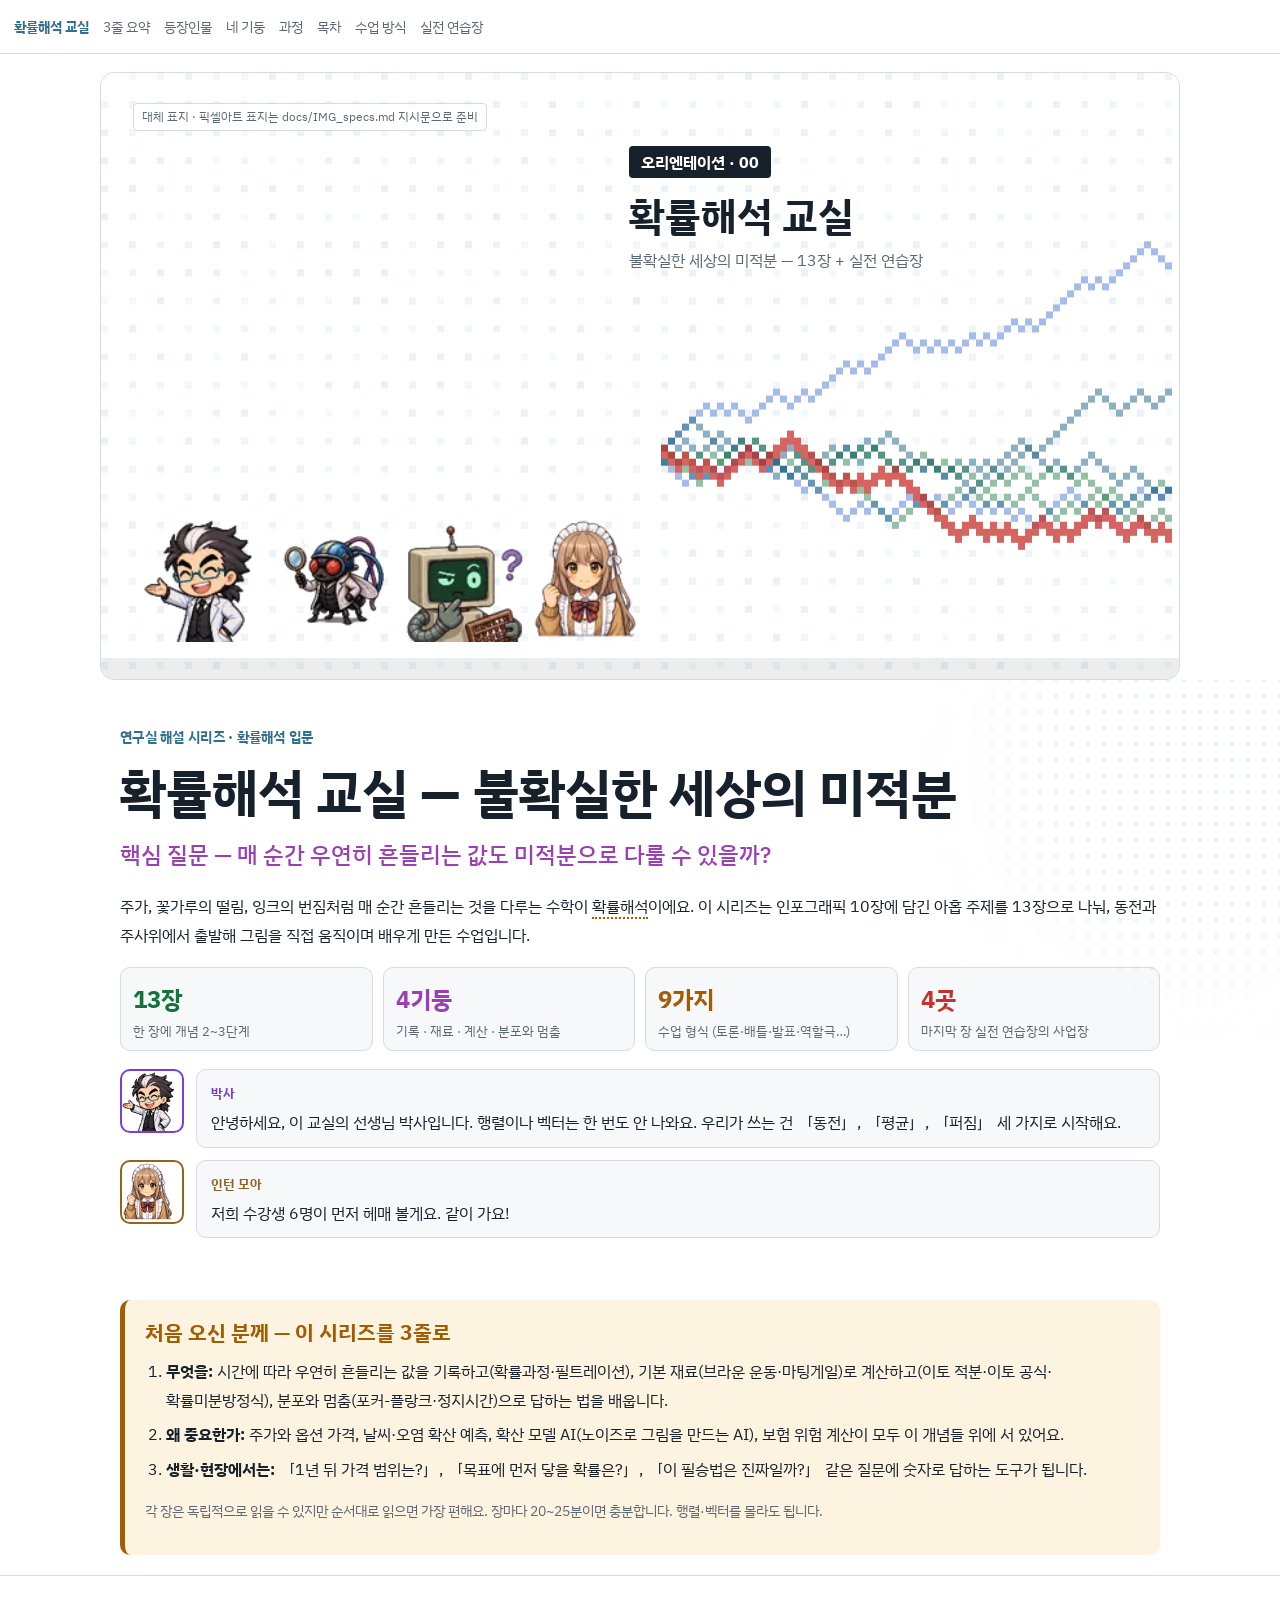
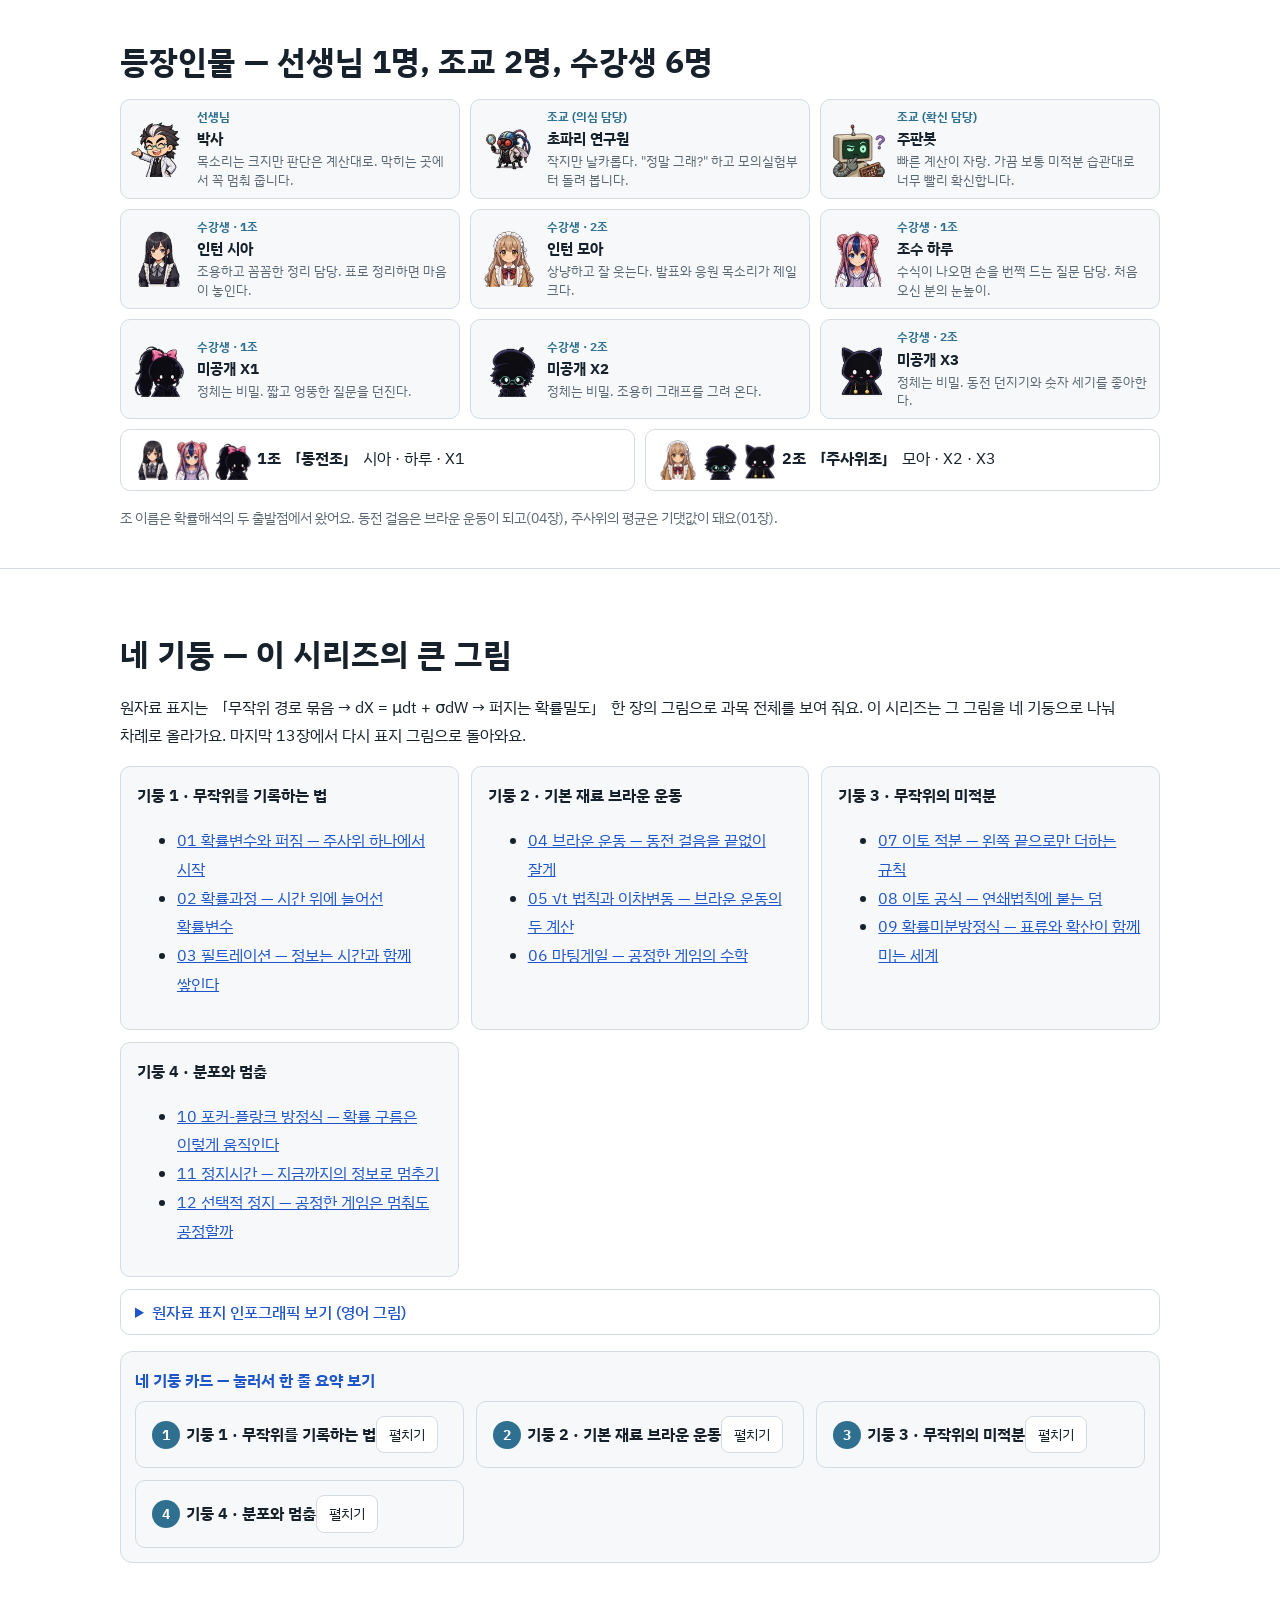
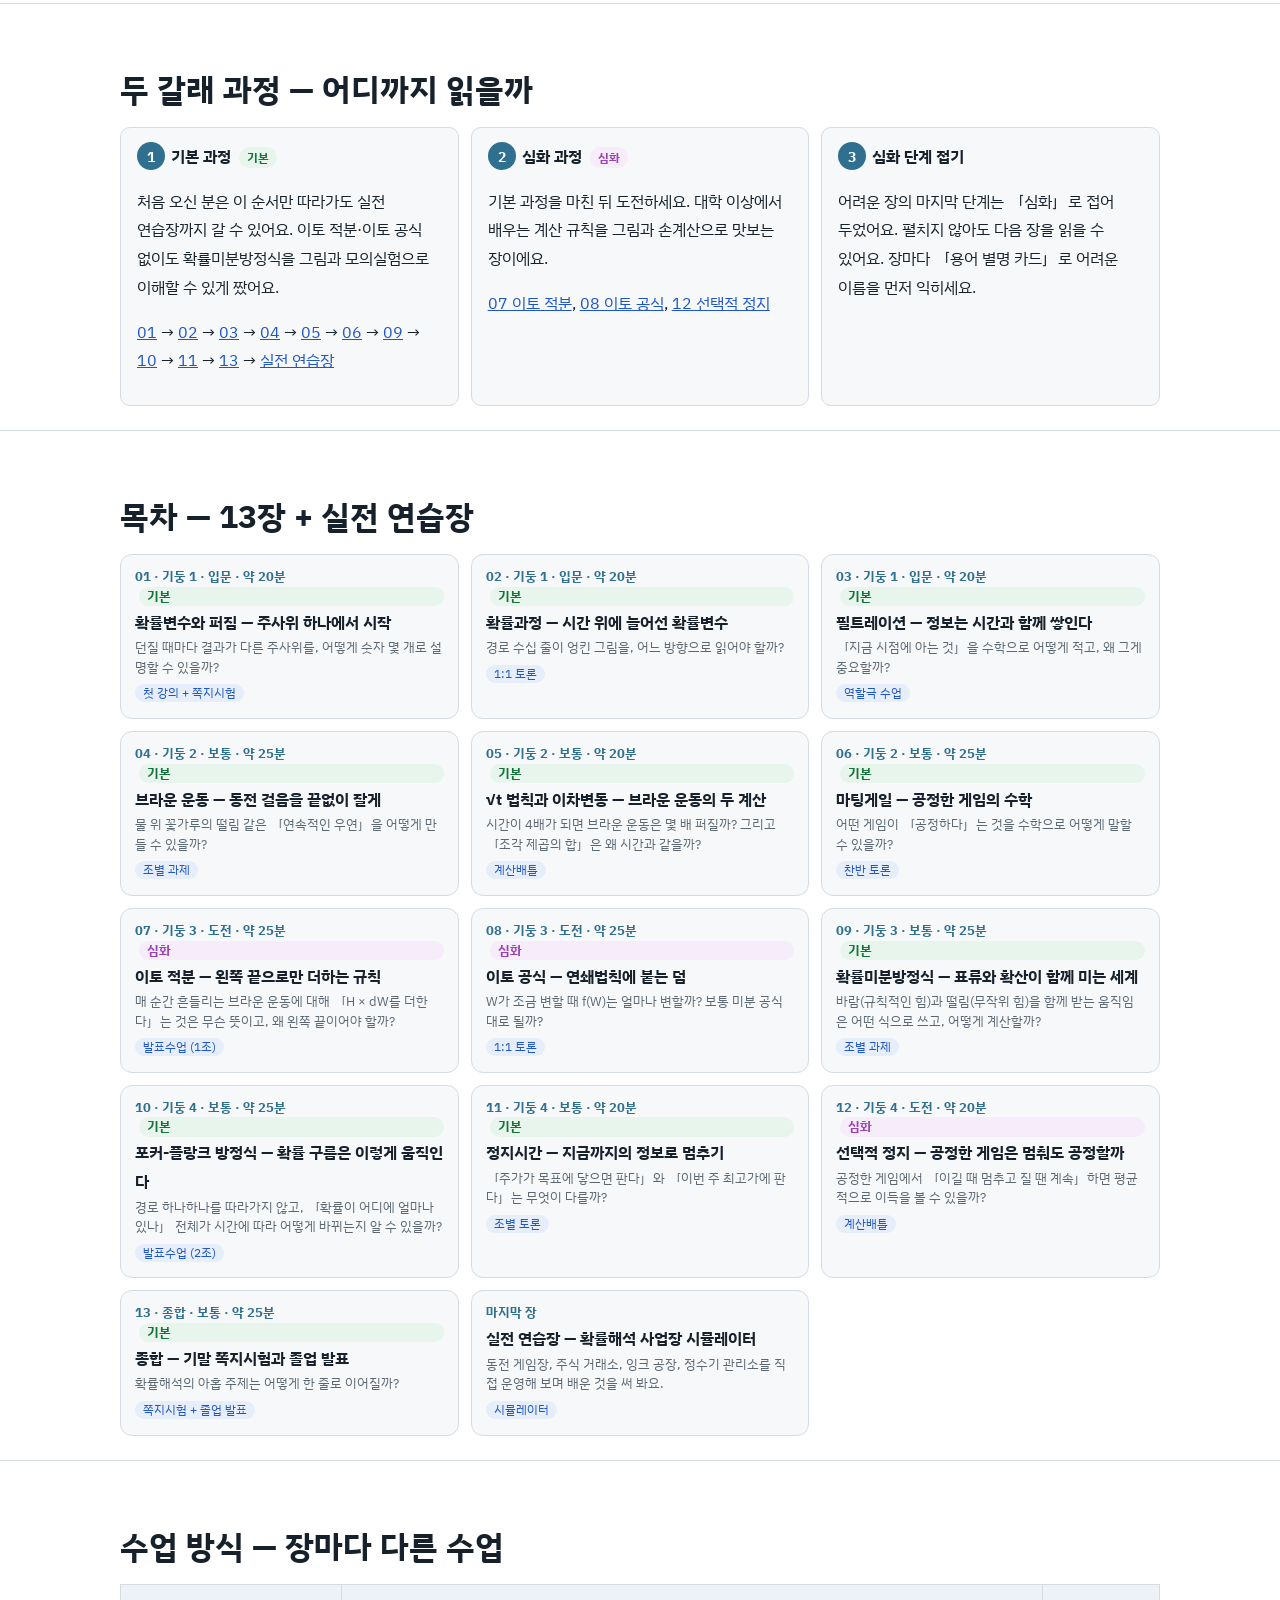
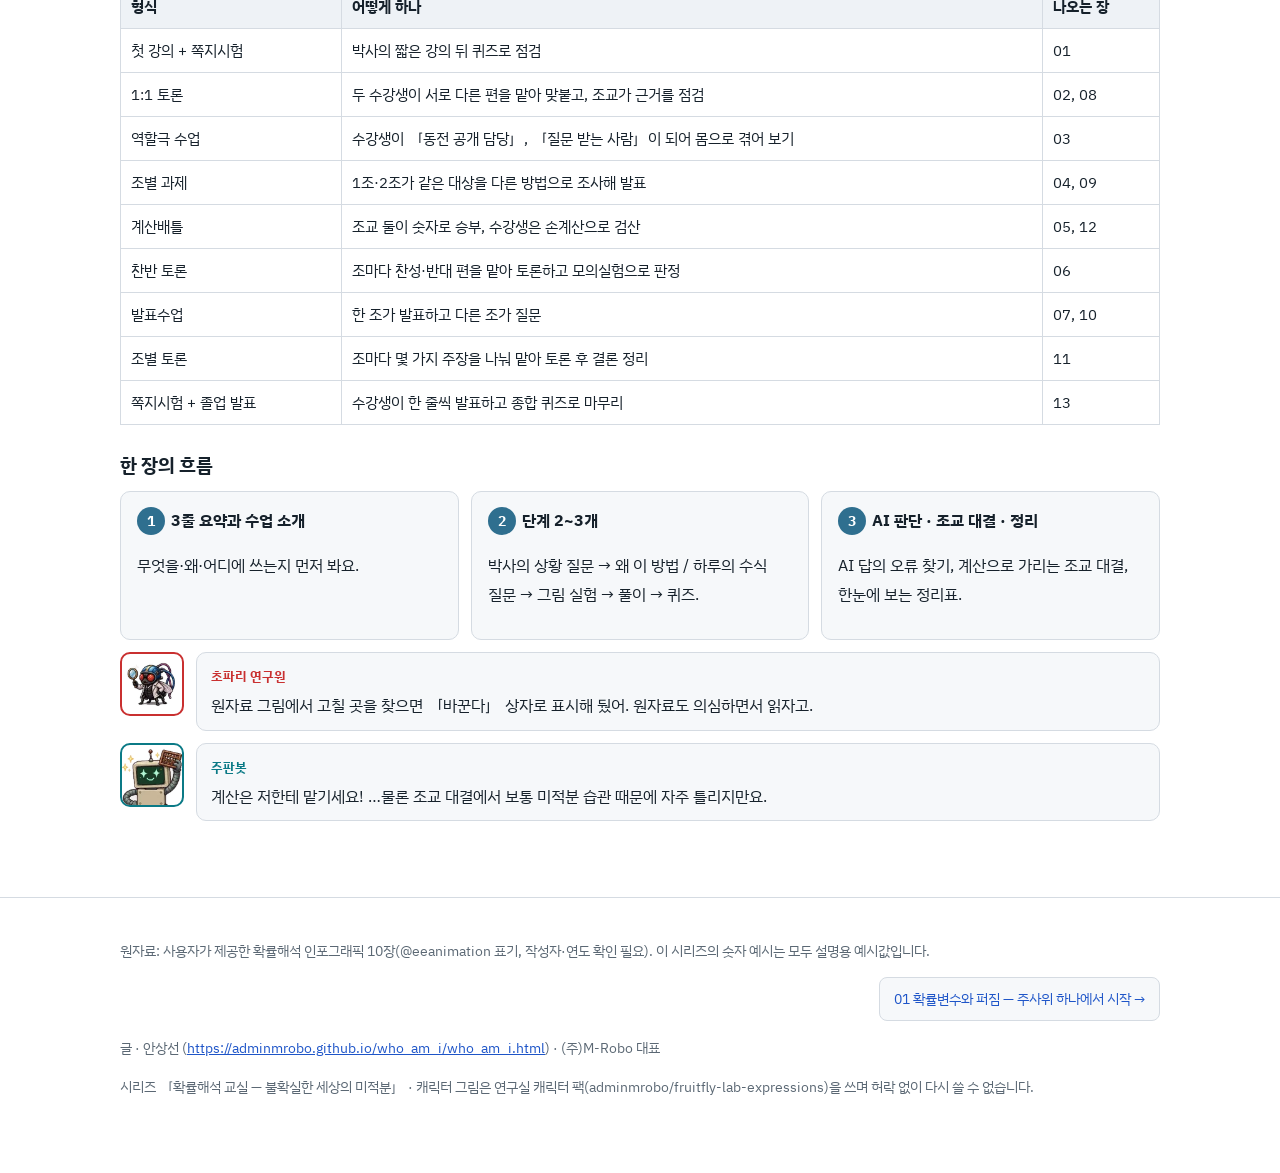
==== index.html @ f20be4c1 "확률해석 교실: 13장 + 실전 연습장 연구실 해설 시리즈 - 인포그래픽 10장(아홉 주제)을 13장으로 나눈 중학생 눈높이 해설 (ai-lab-explainer-plain) - " ====
<!DOCTYPE html><html lang="ko"><head>
<meta charset="utf-8">
<meta name="viewport" content="width=device-width, initial-scale=1, viewport-fit=cover">
<title>확률해석 교실 — 불확실한 세상의 미적분 · 오리엔테이션</title>
<meta name="description" content="중학생도 따라오는 확률해석 13장 + 실전 연습장. 박사 선생님과 두 조교, 수강생 6명이 함께하는 연구실 해설 시리즈.">
<meta property="og:title" content="확률해석 교실 — 불확실한 세상의 미적분 · 오리엔테이션">
<meta property="og:description" content="중학생도 따라오는 확률해석 13장 + 실전 연습장. 박사 선생님과 두 조교, 수강생 6명이 함께하는 연구실 해설 시리즈.">
<meta property="og:type" content="article">
<meta property="og:image" content="img/og/og_index.webp">
<link rel="preconnect" href="https://fonts.googleapis.com"><link rel="preconnect" href="https://fonts.gstatic.com" crossorigin>
<link href="https://fonts.googleapis.com/css2?family=IBM+Plex+Sans+KR:wght@400;500;700&display=swap" rel="stylesheet">
<link rel="stylesheet" href="assets/lab.css">
<!-- px-fix v1 --><style id="px-fix">img{image-rendering:auto!important}</style><script id="px-fix-js">(function(){var R=window.ResizeObserver;function f(i){var n=i.naturalWidth,w=i.getBoundingClientRect().width;if(!n||!w)return;var s=w*(window.devicePixelRatio||1)/n;i.style.setProperty("image-rendering",s>=1.95?"pixelated":"auto","important")}var ro=R?new R(function(es){es.forEach(function(e){f(e.target)})}):null;function a(i){if(i.__px)return;i.__px=1;i.addEventListener("load",function(){f(i)});if(ro)ro.observe(i);f(i)}function all(r){(r||document).querySelectorAll&&(r||document).querySelectorAll("img").forEach(a)}function go(){all();if(window.MutationObserver)new MutationObserver(function(ms){ms.forEach(function(m){m.addedNodes.forEach(function(n){if(n.nodeType!==1)return;if(n.tagName==="IMG")a(n);else all(n)})})}).observe(document.documentElement,{childList:true,subtree:true});window.addEventListener("resize",function(){document.querySelectorAll("img").forEach(f)})}if(document.readyState==="loading")document.addEventListener("DOMContentLoaded",go);else go()})();</script><!-- /px-fix -->
</head><body>
<nav class="top" aria-label="목차"><a class="logo" href="index.html">확률해석 교실</a><a href="#three">3줄 요약</a><a href="#cast">등장인물</a><a href="#pillars">네 기둥</a><a href="#tracks">과정</a><a href="#toc">목차</a><a href="#how">수업 방식</a><a href="practice/index.html">실전 연습장</a></nav><div id="prog"></div>
<div class="cover" id="top" role="img" aria-label="확률해석 교실 표지 — 박사, 조교 둘, 수강생이 무작위 경로 그림 앞에 모인 강의실"><canvas class="bgpx" data-seed="3" aria-hidden="true"></canvas><span class="badge">대체 표지 · 픽셀아트 표지는 docs/IMG_specs.md 지시문으로 준비</span><div class="ctext"><span class="no">오리엔테이션 · 00</span><h1>확률해석 교실</h1><p>불확실한 세상의 미적분 — 13장 + 실전 연습장</p></div><div class="cchars"><img class="" data-who="doc" data-mood="front" alt="" aria-hidden="true"><img class="" data-who="fly" data-mood="magnify" alt="" aria-hidden="true"><img class="" data-who="robo" data-mood="calc" alt="" aria-hidden="true"><img class="" data-who="moa" data-mood="cheer" alt="" aria-hidden="true"></div></div>
<header class="hero"><div class="wrap"><div class="kicker">연구실 해설 시리즈 · 확률해석 입문</div><h1>확률해석 교실 — 불확실한 세상의 미적분</h1>
<p class="q">핵심 질문 — 매 순간 우연히 흔들리는 값도 미적분으로 다룰 수 있을까?</p>
<p>주가, 꽃가루의 떨림, 잉크의 번짐처럼 매 순간 흔들리는 것을 다루는 수학이 <span class="jt" data-t="확률해석" data-d="결과가 우연에 달린 값이 시간에 따라 변하는 모습을 미적분으로 다루는 수학. 확률미적분이라고도 한다.">확률해석</span>이에요. 이 시리즈는 인포그래픽 10장에 담긴 아홉 주제를 13장으로 나눠, 동전과 주사위에서 출발해 그림을 직접 움직이며 배우게 만든 수업입니다.</p>
<div class="kpis"><div class="kpi g"><b>13장</b><span>한 장에 개념 2~3단계</span></div><div class="kpi m"><b>4기둥</b><span>기록 · 재료 · 계산 · 분포와 멈춤</span></div><div class="kpi a"><b>9가지</b><span>수업 형식 (토론·배틀·발표·역할극…)</span></div><div class="kpi r"><b>4곳</b><span>마지막 장 실전 연습장의 사업장</span></div></div><div class="say" data-who="doc"><img class="who" data-who="doc" data-mood="front" alt="" aria-hidden="true"><div><b class="name">박사</b><p>안녕하세요, 이 교실의 선생님 박사입니다. 행렬이나 벡터는 한 번도 안 나와요. 우리가 쓰는 건 「동전」, 「평균」, 「퍼짐」 세 가지로 시작해요.</p></div></div><div class="say" data-who="moa"><img class="who" data-who="moa" data-mood="cheer" alt="" aria-hidden="true"><div><b class="name">인턴 모아</b><p>저희 수강생 6명이 먼저 헤매 볼게요. 같이 가요!</p></div></div></div></header>
<div class="wrap"><div class="three" id="three"><h2>처음 오신 분께 — 이 시리즈를 3줄로</h2><ol>
<li><b>무엇을:</b> 시간에 따라 우연히 흔들리는 값을 기록하고(확률과정·필트레이션), 기본 재료(브라운 운동·마팅게일)로 계산하고(이토 적분·이토 공식·확률미분방정식), 분포와 멈춤(포커-플랑크·정지시간)으로 답하는 법을 배웁니다.</li>
<li><b>왜 중요한가:</b> 주가와 옵션 가격, 날씨·오염 확산 예측, 확산 모델 AI(노이즈로 그림을 만드는 AI), 보험 위험 계산이 모두 이 개념들 위에 서 있어요.</li>
<li><b>생활·현장에서는:</b> 「1년 뒤 가격 범위는?」, 「목표에 먼저 닿을 확률은?」, 「이 필승법은 진짜일까?」 같은 질문에 숫자로 답하는 도구가 됩니다.</li></ol>
<p class="note">각 장은 독립적으로 읽을 수 있지만 순서대로 읽으면 가장 편해요. 장마다 20~25분이면 충분합니다. 행렬·벡터를 몰라도 됩니다.</p></div></div>
<section class="level" id="cast"><div class="wrap"><h2>등장인물 — 선생님 1명, 조교 2명, 수강생 6명</h2><div class="cast"><div><img class="" data-who="doc" data-mood="front" alt="" aria-hidden="true"><div><span class="role">선생님</span><b>박사</b><span>목소리는 크지만 판단은 계산대로. 막히는 곳에서 꼭 멈춰 줍니다.</span></div></div><div><img class="" data-who="fly" data-mood="magnify" alt="" aria-hidden="true"><div><span class="role">조교 (의심 담당)</span><b>초파리 연구원</b><span>작지만 날카롭다. &quot;정말 그래?&quot; 하고 모의실험부터 돌려 봅니다.</span></div></div><div><img class="" data-who="robo" data-mood="calc" alt="" aria-hidden="true"><div><span class="role">조교 (확신 담당)</span><b>주판봇</b><span>빠른 계산이 자랑. 가끔 보통 미적분 습관대로 너무 빨리 확신합니다.</span></div></div><div><img class="" data-who="sia" data-mood="e13" alt="" aria-hidden="true"><div><span class="role">수강생 · 1조</span><b>인턴 시아</b><span>조용하고 꼼꼼한 정리 담당. 표로 정리하면 마음이 놓인다.</span></div></div><div><img class="" data-who="moa" data-mood="e13" alt="" aria-hidden="true"><div><span class="role">수강생 · 2조</span><b>인턴 모아</b><span>상냥하고 잘 웃는다. 발표와 응원 목소리가 제일 크다.</span></div></div><div><img class="" data-who="asst" data-mood="e13" alt="" aria-hidden="true"><div><span class="role">수강생 · 1조</span><b>조수 하루</b><span>수식이 나오면 손을 번쩍 드는 질문 담당. 처음 오신 분의 눈높이.</span></div></div><div><img class="" data-who="x1" data-mood="e13" alt="" aria-hidden="true"><div><span class="role">수강생 · 1조</span><b>미공개 X1</b><span>정체는 비밀. 짧고 엉뚱한 질문을 던진다.</span></div></div><div><img class="" data-who="x2" data-mood="e13" alt="" aria-hidden="true"><div><span class="role">수강생 · 2조</span><b>미공개 X2</b><span>정체는 비밀. 조용히 그래프를 그려 온다.</span></div></div><div><img class="" data-who="x3" data-mood="e13" alt="" aria-hidden="true"><div><span class="role">수강생 · 2조</span><b>미공개 X3</b><span>정체는 비밀. 동전 던지기와 숫자 세기를 좋아한다.</span></div></div></div>
<div class="groups"><div><img class="" data-who="sia" data-mood="e13" alt="" aria-hidden="true"><img class="" data-who="asst" data-mood="e13" alt="" aria-hidden="true"><img class="" data-who="x1" data-mood="e13" alt="" aria-hidden="true"> <b>1조 「동전조」</b> 시아 · 하루 · X1</div><div><img class="" data-who="moa" data-mood="e13" alt="" aria-hidden="true"><img class="" data-who="x2" data-mood="e13" alt="" aria-hidden="true"><img class="" data-who="x3" data-mood="e13" alt="" aria-hidden="true"> <b>2조 「주사위조」</b> 모아 · X2 · X3</div></div>
<p class="note">조 이름은 확률해석의 두 출발점에서 왔어요. 동전 걸음은 브라운 운동이 되고(04장), 주사위의 평균은 기댓값이 돼요(01장).</p></div></section>
<section class="level" id="pillars"><div class="wrap"><h2>네 기둥 — 이 시리즈의 큰 그림</h2>
<p>원자료 표지는 「무작위 경로 묶음 → dX = μdt + σdW → 퍼지는 확률밀도」 한 장의 그림으로 과목 전체를 보여 줘요. 이 시리즈는 그 그림을 네 기둥으로 나눠 차례로 올라가요. 마지막 13장에서 다시 표지 그림으로 돌아와요.</p>
<div class="steps"><div><b>기둥 1 · 무작위를 기록하는 법</b><ul><li><a href="01_random_variables.html">01 확률변수와 퍼짐 — 주사위 하나에서 시작</a></li><li><a href="02_stochastic_process.html">02 확률과정 — 시간 위에 늘어선 확률변수</a></li><li><a href="03_filtration.html">03 필트레이션 — 정보는 시간과 함께 쌓인다</a></li></ul></div><div><b>기둥 2 · 기본 재료 브라운 운동</b><ul><li><a href="04_brownian_motion.html">04 브라운 운동 — 동전 걸음을 끝없이 잘게</a></li><li><a href="05_sqrt_t_quadratic_variation.html">05 √t 법칙과 이차변동 — 브라운 운동의 두 계산</a></li><li><a href="06_martingale.html">06 마팅게일 — 공정한 게임의 수학</a></li></ul></div><div><b>기둥 3 · 무작위의 미적분</b><ul><li><a href="07_ito_integral.html">07 이토 적분 — 왼쪽 끝으로만 더하는 규칙</a></li><li><a href="08_ito_formula.html">08 이토 공식 — 연쇄법칙에 붙는 덤</a></li><li><a href="09_sde.html">09 확률미분방정식 — 표류와 확산이 함께 미는 세계</a></li></ul></div><div><b>기둥 4 · 분포와 멈춤</b><ul><li><a href="10_fokker_planck.html">10 포커-플랑크 방정식 — 확률 구름은 이렇게 움직인다</a></li><li><a href="11_stopping_times.html">11 정지시간 — 지금까지의 정보로 멈추기</a></li><li><a href="12_optional_stopping.html">12 선택적 정지 — 공정한 게임은 멈춰도 공정할까</a></li></ul></div></div>
<details><summary>원자료 표지 인포그래픽 보기 (영어 그림)</summary><img loading="lazy" src="img/source/src01.webp" width="1000" height="1000" alt="Stochastic Analysis 표지 인포그래픽 — 무작위 경로, SDE, 퍼지는 밀도와 아홉 주제"></details>
<div class="panel"><div class="ptitle">네 기둥 카드 — 눌러서 한 줄 요약 보기</div><div data-w="cards" data-o="{&quot;cards&quot;: [[&quot;기둥 1 · 무작위를 기록하는 법&quot;, &quot;&lt;p&gt;주사위와 동전으로 확률변수·평균·퍼짐을 잡고(01), 경로 묶음을 두 방향으로 읽는 확률과정(02), 쌓이는 정보와 미래 엿보기 금지(03)를 배워요.&lt;/p&gt;&quot;], [&quot;기둥 2 · 기본 재료 브라운 운동&quot;, &quot;&lt;p&gt;동전 걸음을 잘게 쪼갠 브라운 운동(04), √t 법칙과 이차변동(05), 공정한 게임 마팅게일(06)을 배워요.&lt;/p&gt;&quot;], [&quot;기둥 3 · 무작위의 미적분&quot;, &quot;&lt;p&gt;왼쪽 끝으로만 더하는 이토 적분(07), 연쇄법칙에 덤이 붙는 이토 공식(08), 표류와 확산의 확률미분방정식(09)을 배워요.&lt;/p&gt;&quot;], [&quot;기둥 4 · 분포와 멈춤&quot;, &quot;&lt;p&gt;확률 구름이 옮겨 가고 퍼지는 포커-플랑크 방정식(10), 반칙 없는 멈춤 정지시간(11), 공정한 게임은 멈춰도 공정한가(12)를 배우고, 13장에서 종합 쪽지시험과 졸업 발표를 해요.&lt;/p&gt;&quot;]]}"></div></div>
</div></section>
<section class="level" id="tracks"><div class="wrap"><h2>두 갈래 과정 — 어디까지 읽을까</h2>
<div class="steps"><div><b class="n">1</b><b>기본 과정 <span class="track basic">기본</span></b><p>처음 오신 분은 이 순서만 따라가도 실전 연습장까지 갈 수 있어요. 이토 적분·이토 공식 없이도 확률미분방정식을 그림과 모의실험으로 이해할 수 있게 짰어요.</p><p><a href="01_random_variables.html">01</a> → <a href="02_stochastic_process.html">02</a> → <a href="03_filtration.html">03</a> → <a href="04_brownian_motion.html">04</a> → <a href="05_sqrt_t_quadratic_variation.html">05</a> → <a href="06_martingale.html">06</a> → <a href="09_sde.html">09</a> → <a href="10_fokker_planck.html">10</a> → <a href="11_stopping_times.html">11</a> → <a href="13_final_review.html">13</a> → <a href="practice/index.html">실전 연습장</a></p></div>
<div><b class="n">2</b><b>심화 과정 <span class="track adv">심화</span></b><p>기본 과정을 마친 뒤 도전하세요. 대학 이상에서 배우는 계산 규칙을 그림과 손계산으로 맛보는 장이에요.</p><p><a href="07_ito_integral.html">07 이토 적분</a>, <a href="08_ito_formula.html">08 이토 공식</a>, <a href="12_optional_stopping.html">12 선택적 정지</a></p></div>
<div><b class="n">3</b><b>심화 단계 접기</b><p>어려운 장의 마지막 단계는 「심화」로 접어 두었어요. 펼치지 않아도 다음 장을 읽을 수 있어요. 장마다 「용어 별명 카드」로 어려운 이름을 먼저 익히세요.</p></div></div></div></section>
<section class="level" id="toc"><div class="wrap"><h2>목차 — 13장 + 실전 연습장</h2><div class="toc"><a href="01_random_variables.html"><span class="n">01 · 기둥 1 · 입문 · 약 20분 <span class="track basic">기본</span></span><b>확률변수와 퍼짐 — 주사위 하나에서 시작</b><span>던질 때마다 결과가 다른 주사위를, 어떻게 숫자 몇 개로 설명할 수 있을까?</span><span class="fmt">첫 강의 + 쪽지시험</span></a><a href="02_stochastic_process.html"><span class="n">02 · 기둥 1 · 입문 · 약 20분 <span class="track basic">기본</span></span><b>확률과정 — 시간 위에 늘어선 확률변수</b><span>경로 수십 줄이 엉킨 그림을, 어느 방향으로 읽어야 할까?</span><span class="fmt">1:1 토론</span></a><a href="03_filtration.html"><span class="n">03 · 기둥 1 · 입문 · 약 20분 <span class="track basic">기본</span></span><b>필트레이션 — 정보는 시간과 함께 쌓인다</b><span>「지금 시점에 아는 것」을 수학으로 어떻게 적고, 왜 그게 중요할까?</span><span class="fmt">역할극 수업</span></a><a href="04_brownian_motion.html"><span class="n">04 · 기둥 2 · 보통 · 약 25분 <span class="track basic">기본</span></span><b>브라운 운동 — 동전 걸음을 끝없이 잘게</b><span>물 위 꽃가루의 떨림 같은 「연속적인 우연」을 어떻게 만들 수 있을까?</span><span class="fmt">조별 과제</span></a><a href="05_sqrt_t_quadratic_variation.html"><span class="n">05 · 기둥 2 · 보통 · 약 20분 <span class="track basic">기본</span></span><b>√t 법칙과 이차변동 — 브라운 운동의 두 계산</b><span>시간이 4배가 되면 브라운 운동은 몇 배 퍼질까? 그리고 「조각 제곱의 합」은 왜 시간과 같을까?</span><span class="fmt">계산배틀</span></a><a href="06_martingale.html"><span class="n">06 · 기둥 2 · 보통 · 약 25분 <span class="track basic">기본</span></span><b>마팅게일 — 공정한 게임의 수학</b><span>어떤 게임이 「공정하다」는 것을 수학으로 어떻게 말할 수 있을까?</span><span class="fmt">찬반 토론</span></a><a href="07_ito_integral.html"><span class="n">07 · 기둥 3 · 도전 · 약 25분 <span class="track adv">심화</span></span><b>이토 적분 — 왼쪽 끝으로만 더하는 규칙</b><span>매 순간 흔들리는 브라운 운동에 대해 「H × dW를 더한다」는 것은 무슨 뜻이고, 왜 왼쪽 끝이어야 할까?</span><span class="fmt">발표수업 (1조)</span></a><a href="08_ito_formula.html"><span class="n">08 · 기둥 3 · 도전 · 약 25분 <span class="track adv">심화</span></span><b>이토 공식 — 연쇄법칙에 붙는 덤</b><span>W가 조금 변할 때 f(W)는 얼마나 변할까? 보통 미분 공식대로 될까?</span><span class="fmt">1:1 토론</span></a><a href="09_sde.html"><span class="n">09 · 기둥 3 · 보통 · 약 25분 <span class="track basic">기본</span></span><b>확률미분방정식 — 표류와 확산이 함께 미는 세계</b><span>바람(규칙적인 힘)과 떨림(무작위 힘)을 함께 받는 움직임은 어떤 식으로 쓰고, 어떻게 계산할까?</span><span class="fmt">조별 과제</span></a><a href="10_fokker_planck.html"><span class="n">10 · 기둥 4 · 보통 · 약 25분 <span class="track basic">기본</span></span><b>포커-플랑크 방정식 — 확률 구름은 이렇게 움직인다</b><span>경로 하나하나를 따라가지 않고, 「확률이 어디에 얼마나 있나」 전체가 시간에 따라 어떻게 바뀌는지 알 수 있을까?</span><span class="fmt">발표수업 (2조)</span></a><a href="11_stopping_times.html"><span class="n">11 · 기둥 4 · 보통 · 약 20분 <span class="track basic">기본</span></span><b>정지시간 — 지금까지의 정보로 멈추기</b><span>「주가가 목표에 닿으면 판다」와 「이번 주 최고가에 판다」는 무엇이 다를까?</span><span class="fmt">조별 토론</span></a><a href="12_optional_stopping.html"><span class="n">12 · 기둥 4 · 도전 · 약 20분 <span class="track adv">심화</span></span><b>선택적 정지 — 공정한 게임은 멈춰도 공정할까</b><span>공정한 게임에서 「이길 때 멈추고 질 땐 계속」하면 평균적으로 이득을 볼 수 있을까?</span><span class="fmt">계산배틀</span></a><a href="13_final_review.html"><span class="n">13 · 종합 · 보통 · 약 25분 <span class="track basic">기본</span></span><b>종합 — 기말 쪽지시험과 졸업 발표</b><span>확률해석의 아홉 주제는 어떻게 한 줄로 이어질까?</span><span class="fmt">쪽지시험 + 졸업 발표</span></a><a href="practice/index.html"><span class="n">마지막 장</span><b>실전 연습장 — 확률해석 사업장 시뮬레이터</b><span>동전 게임장, 주식 거래소, 잉크 공장, 정수기 관리소를 직접 운영해 보며 배운 것을 써 봐요.</span><span class="fmt">시뮬레이터</span></a></div></div></section>
<section class="level" id="how"><div class="wrap"><h2>수업 방식 — 장마다 다른 수업</h2>
<div class="tw"><table class="tb"><thead><tr><th>형식</th><th>어떻게 하나</th><th>나오는 장</th></tr></thead><tbody><tr><td>첫 강의 + 쪽지시험</td><td>박사의 짧은 강의 뒤 퀴즈로 점검</td><td>01</td></tr><tr><td>1:1 토론</td><td>두 수강생이 서로 다른 편을 맡아 맞붙고, 조교가 근거를 점검</td><td>02, 08</td></tr><tr><td>역할극 수업</td><td>수강생이 「동전 공개 담당」, 「질문 받는 사람」이 되어 몸으로 겪어 보기</td><td>03</td></tr><tr><td>조별 과제</td><td>1조·2조가 같은 대상을 다른 방법으로 조사해 발표</td><td>04, 09</td></tr><tr><td>계산배틀</td><td>조교 둘이 숫자로 승부, 수강생은 손계산으로 검산</td><td>05, 12</td></tr><tr><td>찬반 토론</td><td>조마다 찬성·반대 편을 맡아 토론하고 모의실험으로 판정</td><td>06</td></tr><tr><td>발표수업</td><td>한 조가 발표하고 다른 조가 질문</td><td>07, 10</td></tr><tr><td>조별 토론</td><td>조마다 몇 가지 주장을 나눠 맡아 토론 후 결론 정리</td><td>11</td></tr><tr><td>쪽지시험 + 졸업 발표</td><td>수강생이 한 줄씩 발표하고 종합 퀴즈로 마무리</td><td>13</td></tr></tbody></table></div>
<h3>한 장의 흐름</h3><div class="steps"><div><b class="n">1</b><b>3줄 요약과 수업 소개</b><p>무엇을·왜·어디에 쓰는지 먼저 봐요.</p></div><div><b class="n">2</b><b>단계 2~3개</b><p>박사의 상황 질문 → 왜 이 방법 / 하루의 수식 질문 → 그림 실험 → 풀이 → 퀴즈.</p></div><div><b class="n">3</b><b>AI 판단 · 조교 대결 · 정리</b><p>AI 답의 오류 찾기, 계산으로 가리는 조교 대결, 한눈에 보는 정리표.</p></div></div>
<div class="say" data-who="fly"><img class="who" data-who="fly" data-mood="magnify" alt="" aria-hidden="true"><div><b class="name">초파리 연구원</b><p>원자료 그림에서 고칠 곳을 찾으면 「바꾼다」 상자로 표시해 뒀어. 원자료도 의심하면서 읽자고.</p></div></div><div class="say" data-who="robo"><img class="who" data-who="robo" data-mood="coin" alt="" aria-hidden="true"><div><b class="name">주판봇</b><p>계산은 저한테 맡기세요! …물론 조교 대결에서 보통 미적분 습관 때문에 자주 틀리지만요.</p></div></div></div></section>
<footer><div class="wrap"><p class="note">원자료: 사용자가 제공한 확률해석 인포그래픽 10장(@eeanimation 표기, 작성자·연도 확인 필요). 이 시리즈의 숫자 예시는 모두 설명용 예시값입니다.</p>
<div class="nextprev"><span></span><a href="01_random_variables.html">01 확률변수와 퍼짐 — 주사위 하나에서 시작 →</a></div>
<p>글 · 안상선 (<a href="https://adminmrobo.github.io/who_am_i/who_am_i.html">https://adminmrobo.github.io/who_am_i/who_am_i.html</a>) · (주)M-Robo 대표</p>
<p class="note">시리즈 「확률해석 교실 — 불확실한 세상의 미적분」 · 캐릭터 그림은 연구실 캐릭터 팩(adminmrobo/fruitfly-lab-expressions)을 쓰며 허락 없이 다시 쓸 수 없습니다.</p>
</div></footer>
<script src="assets/sprites.js"></script><script src="assets/widgets.js"></script><script src="assets/lab.js"></script></body></html>
---- assets/lab.css ----
/* 확률해석 교실 — 낮의 연구실 테마 (흰 배경) */
:root{
  --bg:#ffffff; --panel:#f6f8fa; --panel2:#eef2f6; --rule:#d5dbe2;
  --text:#16212b; --muted:#5b6874;
  --stain:#9b3fb5; --gfp:#13733a; --eye:#c9302c; --amber:#a35c00; --info:#1e55c8;
  --stain-soft:#f6ecfa; --gfp-soft:#e7f5ec; --eye-soft:#fcebea; --amber-soft:#fdf3e1; --info-soft:#e6eefb;
  --c-doc:#7a3fd6; --c-asst:#c42a6e; --c-fly:#c93030; --c-robo:#0b7a86; --c-sia:#5a5a6e; --c-moa:#93651a;
  --c-x1:#3d4a5c; --c-x2:#4b4b4b; --c-x3:#5c4a3d;
  --accent:#2f6f8f; /* 주제 강조색: 확률해석 (하나만) */
  color-scheme:light;
}
*{box-sizing:border-box}
html{scroll-behavior:smooth;-webkit-text-size-adjust:100%}
@media (prefers-reduced-motion:reduce){html{scroll-behavior:auto}}
body{margin:0;background:var(--bg);color:var(--text);font:16px/1.8 "IBM Plex Sans KR","Apple SD Gothic Neo","Malgun Gothic","Noto Sans KR",system-ui,sans-serif;overflow-x:hidden}
h1,h2,h3,p,li,td,th,summary{word-break:keep-all;overflow-wrap:anywhere}
h1{font-size:clamp(30px,5vw,52px);line-height:1.25;margin:.2em 0}
h2{font-size:clamp(23px,3vw,32px);line-height:1.35;margin:0 0 .5em}
h3{font-size:19px;margin:1.2em 0 .5em}
a{color:var(--info)}
.wrap{max-width:1080px;margin:0 auto;padding:0 20px}
:focus-visible{outline:3px solid #f0b400;outline-offset:2px}
nav.top{position:sticky;top:0;z-index:50;height:54px;background:rgba(255,255,255,.92);backdrop-filter:blur(8px);border-bottom:1px solid var(--rule);display:flex;align-items:center;gap:14px;padding:0 14px;overflow-x:auto;white-space:nowrap;scrollbar-width:none}
nav.top::-webkit-scrollbar{display:none}
nav.top .logo{font-weight:700;color:var(--accent);text-decoration:none}
nav.top a{color:var(--muted);text-decoration:none;font-size:14px}
nav.top a:hover{color:var(--text)}
#prog{position:fixed;left:0;top:54px;height:3px;background:var(--gfp);width:0;z-index:60}
/* 표지 */
.cover{position:relative;max-width:1080px;margin:18px auto 0;aspect-ratio:16/9;border-radius:14px;overflow:hidden;border:1px solid var(--rule);background:#f3f7fb}
.cover canvas.bgpx{position:absolute;inset:0;width:100%;height:100%}
.cover .ctext{position:absolute;right:5%;top:12%;width:46%;text-align:left}
.cover .ctext .no{display:inline-block;background:var(--text);color:#fff;font-weight:700;padding:2px 12px;border-radius:4px;font-size:clamp(12px,1.6vw,16px)}
.cover .ctext h1{font-size:clamp(20px,3.6vw,40px);margin:.3em 0 .2em;text-shadow:0 2px 0 #fff}
.cover .ctext p{margin:0;color:var(--muted);font-size:clamp(11px,1.5vw,16px);line-height:1.5}
.cover .cchars{position:absolute;left:4%;bottom:6%;display:flex;align-items:flex-end;gap:1%;width:48%}
.cover .cchars img{width:24%;height:auto}
.cover .badge{position:absolute;left:3%;top:5%;font-size:12px;color:var(--muted);background:rgba(255,255,255,.85);padding:2px 8px;border-radius:4px;border:1px solid var(--rule)}
@media (max-width:620px){.cover{border-radius:0;aspect-ratio:auto;min-height:330px}.cover .ctext{position:relative;width:auto;right:auto;top:auto;padding:22px 18px 120px}.cover .cchars{width:80%}}
/* 히어로 */
header.hero{position:relative;padding:44px 0 30px;overflow:hidden}
header.hero:before{content:"";position:absolute;right:-80px;top:-40px;width:520px;height:420px;background-image:radial-gradient(circle,rgba(47,111,143,.14) 2px,transparent 2.5px);background-size:16px 16px;-webkit-mask:radial-gradient(circle at 70% 30%,#000 0,transparent 70%);mask:radial-gradient(circle at 70% 30%,#000 0,transparent 70%);pointer-events:none}
.kicker{color:var(--accent);font-weight:700;font-size:14px;letter-spacing:.02em}
.hero .q{font-size:clamp(18px,2.2vw,23px);font-weight:500;color:var(--stain);margin:.3em 0 .6em}
.kpis{display:grid;grid-template-columns:repeat(4,1fr);gap:10px;margin:18px 0}
.kpi{background:var(--panel);border:1px solid var(--rule);border-radius:10px;padding:10px 12px}
.kpi b{display:block;font-size:24px;font-variant-numeric:tabular-nums}
.kpi span{font-size:13px;color:var(--muted);line-height:1.4;display:block}
.kpi.g b{color:var(--gfp)}.kpi.m b{color:var(--stain)}.kpi.r b{color:var(--eye)}.kpi.a b{color:var(--amber)}
@media (max-width:460px){.kpis{grid-template-columns:1fr 1fr}}
section.level{padding:64px 0 24px;border-top:1px solid var(--rule)}
@media (max-width:620px){section.level{padding:48px 0 18px}}
.three{background:var(--amber-soft);border-left:5px solid var(--amber);border-radius:10px;padding:18px 20px;margin:20px 0}
.three h2{font-size:21px;color:var(--amber)}
.three ol{margin:.2em 0 .4em;padding-left:1.3em}
.three li{margin:.35em 0}
.note{color:var(--muted);font-size:14px}
/* 말풍선 */
.say{display:flex;gap:12px;align-items:flex-start;margin:12px 0}
.say img.who{width:64px;height:64px;flex:none;border-radius:10px;border:2px solid var(--rule);background:#fff;object-fit:contain}
.say > div{background:var(--panel);border:1px solid var(--rule);border-radius:10px;padding:8px 14px;flex:1;min-width:0}
.say .name{font-size:13px}
.say p{margin:.1em 0}
.say[data-who=doc] img.who{border-color:var(--c-doc)}.say[data-who=doc] .name{color:var(--c-doc)}
.say[data-who=asst] img.who{border-color:var(--c-asst)}.say[data-who=asst] .name{color:var(--c-asst)}
.say[data-who=fly] img.who{border-color:var(--c-fly)}.say[data-who=fly] .name{color:var(--c-fly)}
.say[data-who=robo] img.who{border-color:var(--c-robo)}.say[data-who=robo] .name{color:var(--c-robo)}
.say[data-who=sia] img.who{border-color:var(--c-sia)}.say[data-who=sia] .name{color:var(--c-sia)}
.say[data-who=moa] img.who{border-color:var(--c-moa)}.say[data-who=moa] .name{color:var(--c-moa)}
.say[data-who^=x] img.who{border-color:var(--c-x1)}.say[data-who^=x] .name{color:var(--c-x1)}
@media (max-width:620px){.say img.who{width:52px;height:52px}}
.talk{border-left:3px dashed var(--rule);padding-left:12px;margin:18px 0}
/* 카드 */
.steps{display:grid;grid-template-columns:repeat(3,1fr);gap:12px}
.steps > div{background:var(--panel);border:1px solid var(--rule);border-radius:10px;padding:14px 16px}
.steps b.n{display:inline-grid;place-items:center;width:28px;height:28px;border-radius:50%;background:var(--accent);color:#fff;font-size:14px;margin-right:6px}
@media (max-width:860px){.steps{grid-template-columns:1fr}}
.cast{display:grid;grid-template-columns:repeat(3,1fr);gap:10px}
.cast > div{display:flex;gap:10px;align-items:center;background:var(--panel);border:1px solid var(--rule);border-radius:10px;padding:8px 10px}
.cast img{width:56px;height:56px;flex:none;object-fit:contain}
.cast b{display:block;font-size:15px}.cast span{font-size:13px;color:var(--muted);line-height:1.45;display:block}
.cast .role{font-size:12px;font-weight:700;color:var(--accent)}
@media (max-width:860px){.cast{grid-template-columns:1fr 1fr}}
@media (max-width:520px){.cast{grid-template-columns:1fr}}
.map3{display:grid;grid-template-columns:1fr auto 1fr auto 1fr;gap:8px;align-items:stretch}
.map3 > div{background:var(--panel);border:1px solid var(--rule);border-radius:10px;padding:12px}
.map3 > div.now{background:var(--gfp-soft);border-color:var(--gfp)}
.map3 > i{align-self:center;font-style:normal;color:var(--muted);font-size:22px}
.map3 small{display:block;color:var(--muted);font-size:12px}
@media (max-width:760px){.map3{grid-template-columns:1fr}.map3>i{transform:rotate(90deg);justify-self:center}}
/* 수업 형식 */
.klass{background:var(--info-soft);border:1px solid #c7d6f3;border-radius:12px;padding:16px 18px}
.klass .fmt{display:inline-block;background:var(--info);color:#fff;border-radius:999px;padding:2px 12px;font-size:13px;font-weight:700}
.klass ol{padding-left:1.3em}
.groups{display:grid;grid-template-columns:1fr 1fr;gap:10px;margin:10px 0}
.groups > div{background:#fff;border:1px solid var(--rule);border-radius:10px;padding:10px 12px}
.groups img{width:40px;height:40px;object-fit:contain;vertical-align:middle}
@media (max-width:620px){.groups{grid-template-columns:1fr}}
/* 단계 */
.lvhead{display:flex;gap:14px;align-items:center;flex-wrap:wrap}
.hex{width:52px;height:58px;display:grid;place-items:center;background:var(--accent);color:#fff;font-weight:700;font-size:20px;clip-path:polygon(50% 0,100% 25%,100% 75%,50% 100%,0 75%,0 25%);flex:none}
.tag{display:inline-block;font-size:13px;border-radius:999px;padding:1px 10px;margin:2px 4px 2px 0;background:var(--panel2);color:var(--muted);border:1px solid var(--rule)}
.tag.fly{background:var(--eye-soft);color:var(--eye);border-color:#f1c3c1}
.tag.nn{background:var(--stain-soft);color:var(--stain);border-color:#e4c8ee}
.situ{font-size:17px}
.twobox{display:grid;grid-template-columns:1fr 1fr;gap:14px;margin:18px 0}
@media (max-width:860px){.twobox{grid-template-columns:1fr}}
.whybox,.mathbox{border:1px solid var(--rule);border-radius:12px;padding:18px 20px;background:var(--panel)}
.whybox h3,.mathbox h3{margin-top:0;font-size:17px}
.whybox h3{color:var(--gfp)}
.mathbox{background:#fff;border-color:#efc6d8}
.mathbox h3{color:var(--c-asst)}
.whybox ol{padding-left:1.2em;margin:.3em 0}
.easy{background:var(--gfp-soft);border-radius:8px;padding:6px 10px;margin-top:8px}
.sym{width:100%;border-collapse:collapse;font-size:14px;margin:8px 0}
.sym th,.sym td{border:1px solid var(--rule);padding:6px 8px;text-align:left;vertical-align:top}
.sym th{background:var(--panel2)}
.sym td:first-child{font-family:"STIX Two Math","Cambria Math",serif;white-space:nowrap;font-size:16px}
.tryit{background:var(--amber-soft);border-radius:8px;padding:8px 12px;margin:8px 0}
.tryit p{margin:.15em 0;font-variant-numeric:tabular-nums}
.pair{display:grid;grid-template-columns:1fr 1fr;gap:12px;margin:16px 0}
.pair > div{border:1px solid var(--rule);border-radius:10px;padding:12px 14px;background:#fff}
.pair > div:first-child{border-top:4px solid var(--eye)}
.pair > div:last-child{border-top:4px solid var(--stain)}
@media (max-width:760px){.pair{grid-template-columns:1fr}}
.panel{border:1px solid var(--rule);border-radius:12px;background:var(--panel);padding:14px;margin:16px 0}
.panel .ptitle{font-weight:700;color:var(--info);margin-bottom:6px}
.panel svg,.panel canvas{display:block;max-width:100%;background:#fff;border:1px solid var(--rule);border-radius:8px;touch-action:pan-y}
.ctrl{display:flex;flex-wrap:wrap;gap:8px;align-items:center;margin:10px 0}
.ctrl .glabel{font-size:13px;color:var(--muted)}
.bt{font:inherit;font-size:14px;background:#fff;border:1px solid var(--rule);color:var(--text);border-radius:8px;padding:5px 12px;cursor:pointer;min-height:36px}
.bt:hover{border-color:var(--muted)}
.bt.primary,.bt[aria-pressed=true]{background:var(--gfp);border-color:var(--gfp);color:#fff}
.val{font-variant-numeric:tabular-nums;font-weight:700}
input[type=range]{width:180px;max-width:100%;accent-color:var(--gfp)}
.insight{background:#fff;border:1px solid var(--rule);border-radius:8px;padding:8px 12px;margin-top:8px;min-height:2.2em}
.insight p{margin:.1em 0}
.insight .g{color:var(--gfp)}.insight .r{color:var(--eye)}.insight .a{color:var(--amber)}.insight .m{color:var(--stain)}
.eq{font-variant-numeric:tabular-nums;background:#fff;border:1px dashed var(--rule);border-radius:8px;padding:6px 10px;margin:8px 0;font-size:15px}
.eq b{color:var(--gfp)}.eq em{color:var(--stain);font-style:normal}.eq i{color:var(--amber);font-style:normal}
.explain{background:var(--amber-soft);border-left:5px solid var(--amber);border-radius:10px;padding:14px 18px;margin:16px 0}
.explain h3{margin-top:0;color:var(--amber);font-size:17px}
.explain ol{padding-left:1.3em}.explain li{margin:.4em 0}
.lim{background:var(--eye-soft);border-radius:8px;padding:8px 12px;margin-top:10px;font-size:15px}
.interp{background:var(--stain-soft);border-radius:8px;padding:8px 12px;margin-top:10px}
details{border:1px solid var(--rule);border-radius:10px;padding:8px 14px;margin:12px 0;background:#fff}
details summary{cursor:pointer;font-weight:500;color:var(--info)}
details img{max-width:100%;height:auto;border-radius:6px;border:1px solid var(--rule);margin-top:8px}
.fix{background:var(--eye-soft);border-left:4px solid var(--eye);padding:6px 10px;border-radius:6px;margin:8px 0;font-size:14px}
.quiz{border:1px solid #c7d6f3;background:var(--info-soft);border-radius:12px;padding:14px 16px;margin:16px 0}
.quiz .qq{font-weight:500;margin:.2em 0 .4em}
.quiz .opts{display:flex;flex-direction:column;gap:6px}
.quiz .opts button{text-align:left}
.quiz .fb{margin-top:6px;font-size:15px}
.quiz .item+.item{margin-top:14px;padding-top:12px;border-top:1px dashed #c7d6f3}
.aic{border:2px solid var(--stain);border-radius:12px;padding:14px 18px;margin:18px 0;background:#fff}
.aic h3{margin-top:0;color:var(--stain)}
.aic .aiout{background:var(--panel2);border-radius:8px;padding:8px 12px;font-family:ui-monospace,Menlo,Consolas,monospace;font-size:14px;white-space:pre-wrap}
.duel{border:2px solid var(--text);border-radius:14px;padding:16px;background:#fff}
.duel .vs{display:grid;grid-template-columns:1fr auto 1fr;gap:10px;align-items:center}
.duel .side{background:var(--panel);border-radius:10px;padding:10px;text-align:center;border:2px solid var(--rule)}
.duel .side img{width:96px;height:96px;object-fit:contain}
.duel .side.fly{border-color:var(--c-fly)}.duel .side.robo{border-color:var(--c-robo)}
.duel .side.win{background:var(--gfp-soft);border-color:var(--gfp)}
.duel .vsm{font-weight:900;font-size:28px;color:var(--eye)}
.duel .flipx{transform:scaleX(-1)}
.verdict{margin-top:10px;background:var(--panel);border-radius:8px;padding:10px 12px;min-height:2.4em}
@media (max-width:620px){.duel .vs{grid-template-columns:1fr}.duel .vsm{text-align:center}}
.tw{overflow-x:auto;-webkit-overflow-scrolling:touch}
table.tb{border-collapse:collapse;width:100%;font-size:15px;min-width:560px}
table.tb th,table.tb td{border:1px solid var(--rule);padding:8px 10px;text-align:left;vertical-align:top}
table.tb th{background:var(--panel2)}
.jt{border-bottom:2px dotted var(--amber);cursor:help}
#tip{position:absolute;z-index:80;max-width:300px;background:#fff;border:1px solid var(--amber);border-radius:8px;padding:8px 12px;box-shadow:0 2px 8px rgba(22,33,43,.15);font-size:14px;line-height:1.6;display:none}
#tip b{color:var(--amber)}
.rest{background:var(--gfp-soft);border-radius:8px;padding:6px 12px;margin:10px 0;font-size:15px}
.recap{background:var(--panel2);border-radius:8px;padding:8px 12px;margin:10px 0;font-size:15px}
.recap b{color:var(--accent)}
.outro{display:grid;grid-template-columns:1fr 1fr;gap:6px 14px}
@media (max-width:760px){.outro{grid-template-columns:1fr}}
footer{border-top:1px solid var(--rule);margin-top:40px;padding:26px 0 60px;color:var(--muted);font-size:14px}
footer .nextprev{display:flex;justify-content:space-between;gap:10px;flex-wrap:wrap;margin:10px 0}
footer .nextprev a{background:var(--panel);border:1px solid var(--rule);border-radius:8px;padding:8px 14px;text-decoration:none}
.toc{display:grid;grid-template-columns:repeat(3,1fr);gap:12px}
.toc a{display:block;background:var(--panel);border:1px solid var(--rule);border-radius:12px;padding:12px 14px;text-decoration:none;color:var(--text)}
.toc a:hover{border-color:var(--accent)}
.toc .n{font-weight:700;color:var(--accent);font-size:13px}
.toc b{display:block;margin:.1em 0}
.toc span{font-size:13px;color:var(--muted);display:block;line-height:1.5}
.toc .fmt{display:inline-block;margin-top:4px;font-size:12px;background:var(--info-soft);color:var(--info);border-radius:999px;padding:0 8px}
@media (max-width:860px){.toc{grid-template-columns:1fr 1fr}}
@media (max-width:520px){.toc{grid-template-columns:1fr}}
.pill{display:inline-block;font-size:12px;border-radius:999px;padding:0 8px;background:var(--gfp-soft);color:var(--gfp)}
.sr{position:absolute;left:-9999px}
/* 실전 연습장 */
.sitbox{background:var(--panel);border:1px solid var(--rule);border-radius:10px;padding:12px 16px;margin:10px 0}
.simgrid{display:grid;grid-template-columns:300px 1fr;gap:14px;align-items:start}
@media (max-width:860px){.simgrid{grid-template-columns:1fr}}
.cgrp{border-radius:10px;padding:10px 12px;margin-bottom:10px;border:1px solid var(--rule)}
.cgrp .ct{font-weight:700;font-size:14px;margin-bottom:4px}
.cgrp.env{background:var(--gfp-soft);border-color:#b9dcc6}.cgrp.env .ct{color:var(--gfp)}
.cgrp.dec{background:var(--info-soft);border-color:#c7d6f3}.cgrp.dec .ct{color:var(--info)}
.graphs{display:grid;grid-template-columns:1fr 1fr;gap:10px}
@media (max-width:620px){.graphs{grid-template-columns:1fr}}
.graphs svg{background:#fff;border:1px solid var(--rule);border-radius:8px}
.talkbox{display:grid;grid-template-columns:1fr 1fr;gap:4px 12px;margin-top:10px}
@media (max-width:760px){.talkbox{grid-template-columns:1fr}}
.missions li{margin:.4em 0}
.deepbox{border:2px dashed var(--stain);border-radius:12px;padding:10px 14px;margin:24px 0;background:var(--stain-soft)}
.deepbox[open]{background:#fff}
.deepbox > summary{color:var(--stain);font-size:17px;line-height:1.6}
.deepbox section.level{border-top:none;padding-top:24px}
.deepbox section.level > .wrap{padding:0}
.nick{display:grid;grid-template-columns:repeat(4,1fr);gap:10px}
.nick > div{background:var(--amber-soft);border:1px solid #f0d9ae;border-radius:10px;padding:8px 12px}
.nick b{display:block;font-size:16px;color:var(--amber)}
.nick span{display:block;font-size:13px;color:var(--muted);line-height:1.45}
.nick .role{font-size:12px}
@media (max-width:860px){.nick{grid-template-columns:1fr 1fr}}
@media (max-width:460px){.nick{grid-template-columns:1fr}}
.track{display:inline-block;font-size:12px;border-radius:999px;padding:0 8px;margin-left:4px}
.track.basic{background:var(--gfp-soft);color:var(--gfp)}.track.adv{background:var(--stain-soft);color:var(--stain)}
/* 한눈에 보기 인포그래픽 · 한 장 정리 그림 */
.infog,.flowmap{margin:22px 0;border:2px solid var(--text);border-radius:12px;padding:14px 16px;background-color:#fbfcfd;background-image:linear-gradient(rgba(47,111,143,.06) 1px,transparent 1px),linear-gradient(90deg,rgba(47,111,143,.06) 1px,transparent 1px);background-size:20px 20px}
.ihead{display:flex;flex-direction:column;border-bottom:1px solid var(--rule);padding-bottom:8px;margin-bottom:12px}
.ihead span{font-size:12px;color:var(--accent);font-weight:700}
.ihead b{font-size:clamp(18px,2.2vw,22px)}
.ibody{display:grid;grid-template-columns:1.15fr 1fr;gap:16px;align-items:center}
@media (max-width:760px){.ibody{grid-template-columns:1fr}}
.icards{display:flex;flex-direction:column;gap:10px}
.ic{display:flex;gap:10px;background:#fff;border:1px solid var(--rule);border-left:4px solid var(--accent);border-radius:8px;padding:8px 12px}
.ic b.n{flex:none;display:grid;place-items:center;width:26px;height:26px;border-radius:50%;background:var(--accent);color:#fff;font-size:13px}
.ic p{margin:.1em 0 0;font-size:15px;line-height:1.65}
.idia{background:#fff;border:1px solid var(--rule);border-radius:8px;padding:8px;text-align:center}
.idia figcaption,.flowmap figcaption{font-size:13px;color:var(--muted);margin-top:6px;line-height:1.5}
.frow{display:flex;align-items:stretch;gap:6px;flex-wrap:wrap}
.frow > div{flex:1 1 150px;background:#fff;border:1px solid var(--rule);border-radius:8px;padding:8px 10px;min-width:0}
.frow > div small{display:block;font-size:11px;color:var(--muted)}
.frow > div b{display:block;font-size:15px;line-height:1.4;color:var(--stain)}
.frow > div span{display:block;font-size:13px;color:var(--muted);line-height:1.45}
.frow > div.fe{background:var(--panel2)}
.frow > div.fe span{color:var(--text)}
.frow > div.deep{border-style:dashed;border-color:var(--stain)}
.frow > i{align-self:center;font-style:normal;color:var(--accent);font-weight:700}
@media (max-width:760px){.frow{flex-direction:column}.frow > i{transform:rotate(90deg);align-self:center}}
@media (max-width:760px){.frow > div{flex:none}}
/* 픽셀아트 표지 · 장면 그림 */
.cover.has-img{background:#fff}
.cover.has-img .cimg{position:absolute;inset:0;width:100%;height:100%;object-fit:cover}
.cover.has-img .ctext{right:4%;width:42%}
.cover.has-img .ctext h1{text-shadow:none}
img.scene{display:block;width:100%;height:auto;border-radius:8px;border:1px solid var(--rule);margin:8px 0 6px;background:#fff}
@media (max-width:620px){
 .cover.has-img{aspect-ratio:auto;min-height:0}
 .cover.has-img .cimg{position:static;display:block;height:auto;aspect-ratio:10/9;object-fit:cover;object-position:left center}
 .cover.has-img .ctext{position:static;width:auto;padding:14px 18px 18px}
}
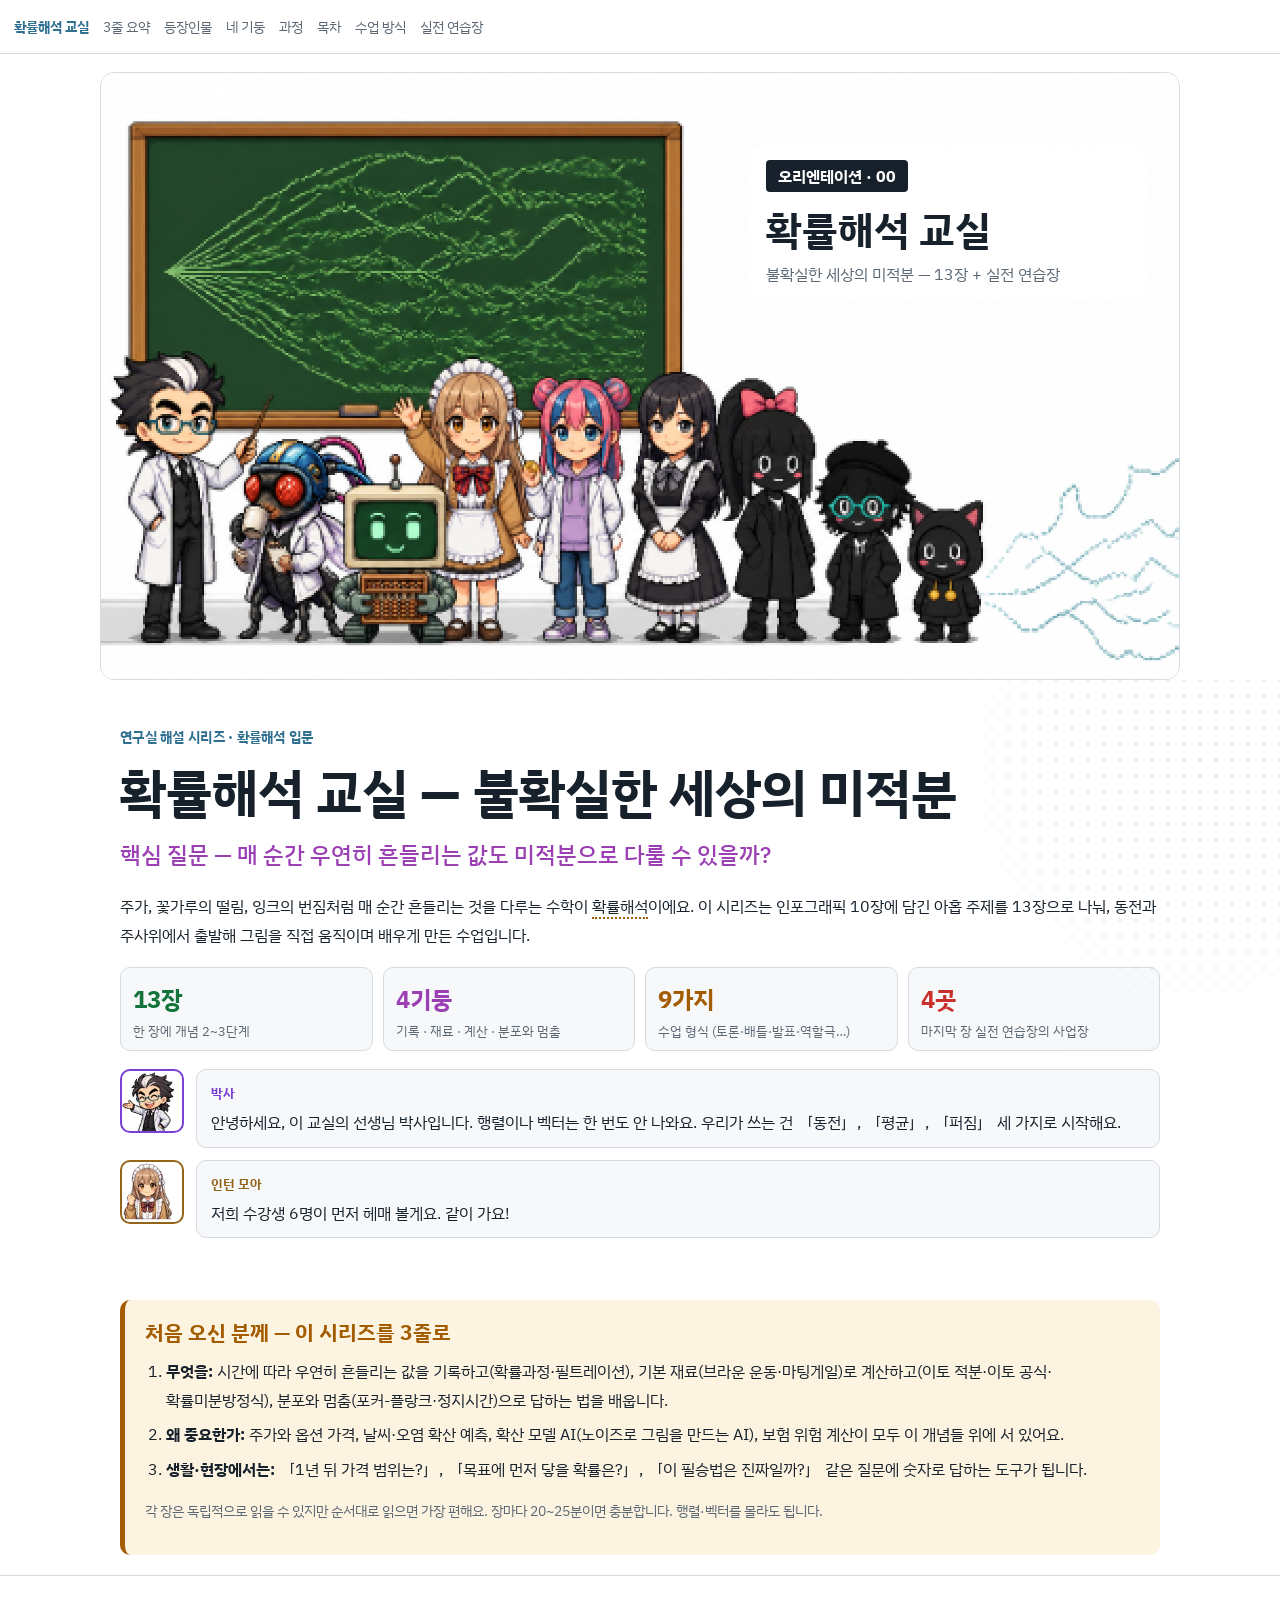
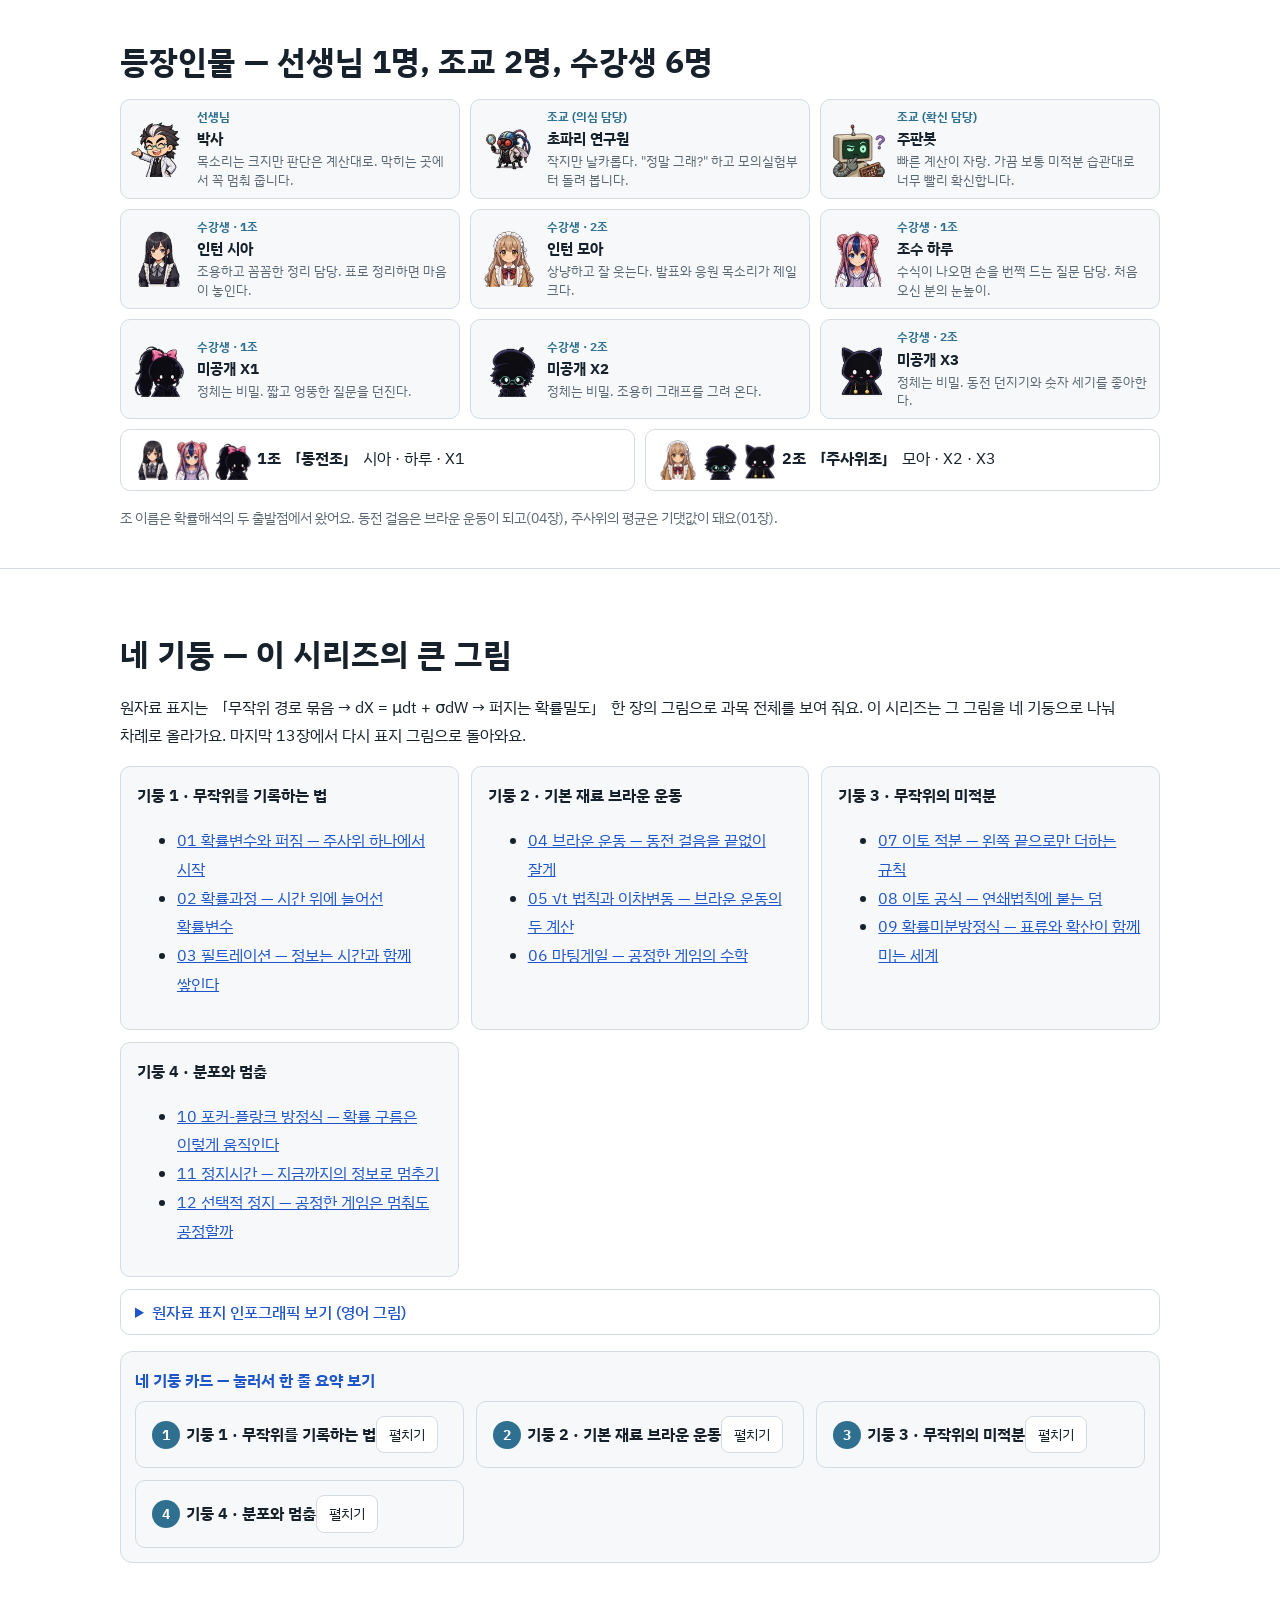
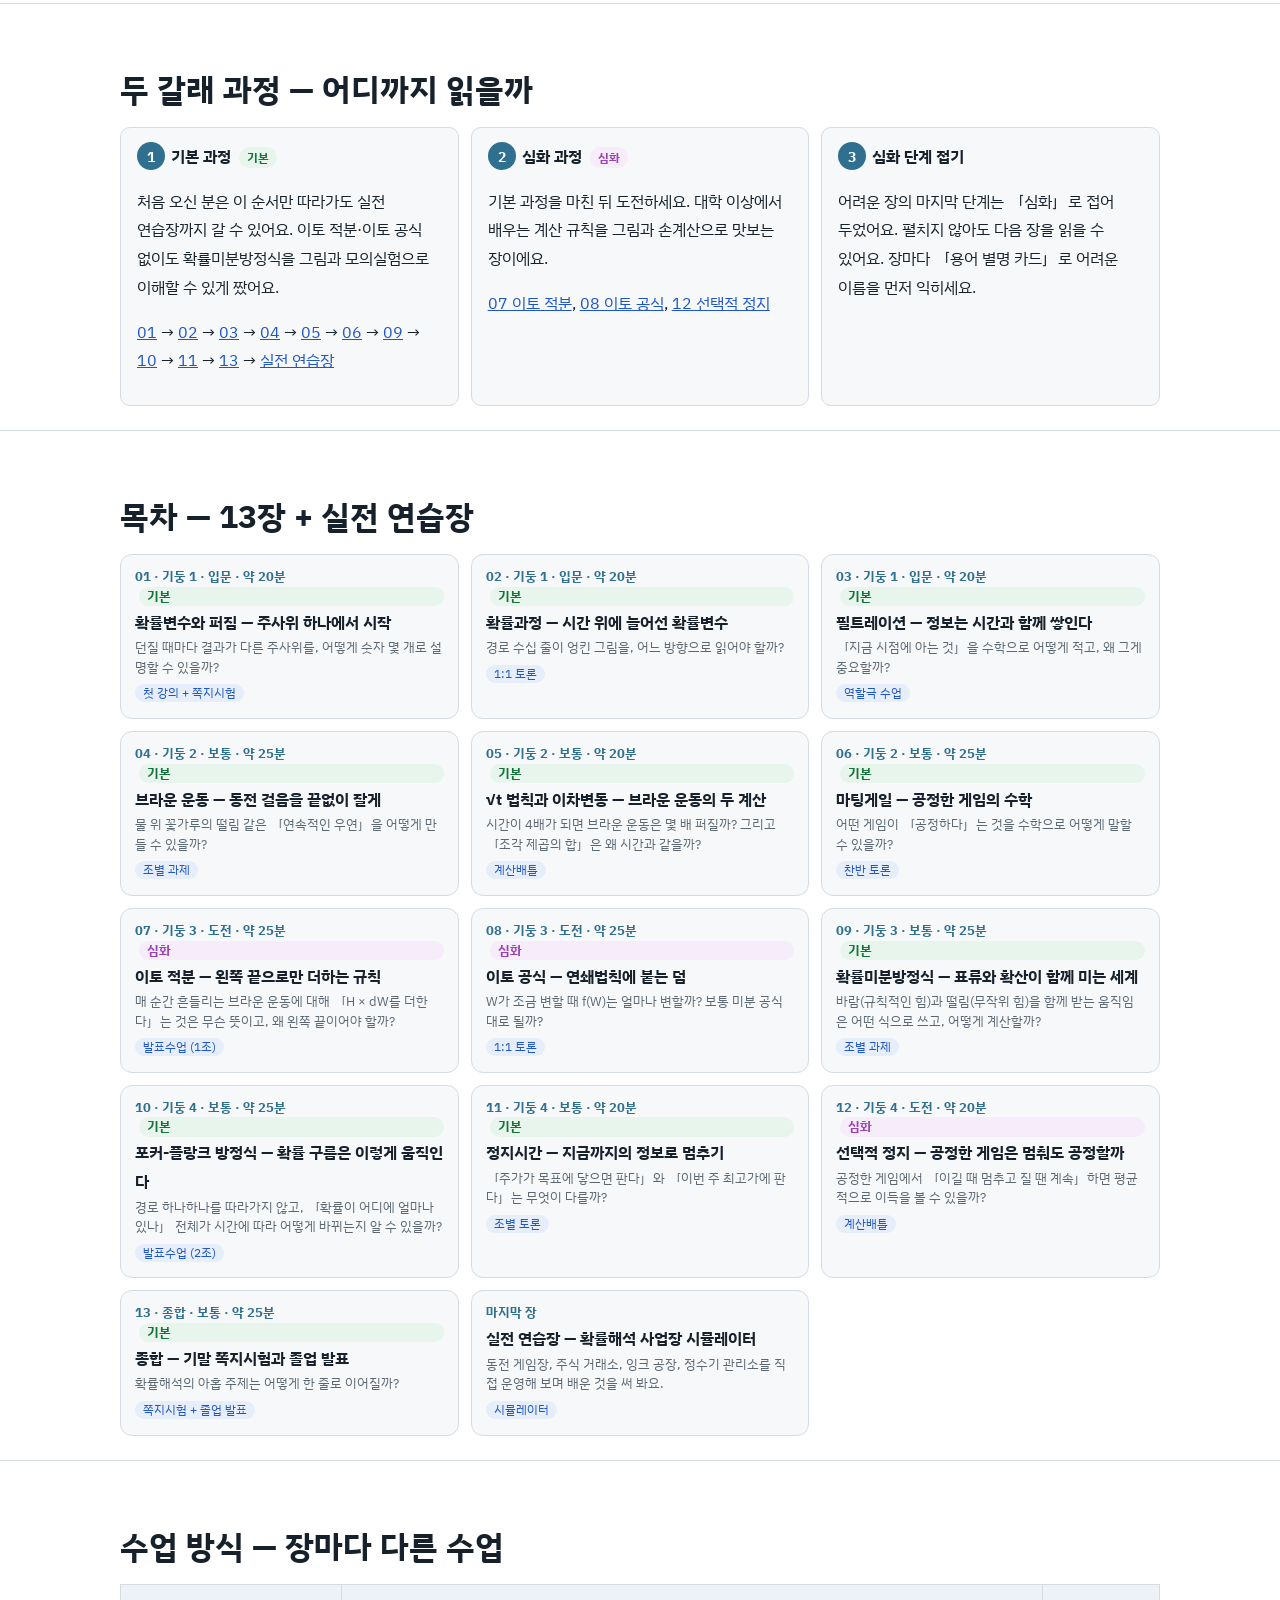
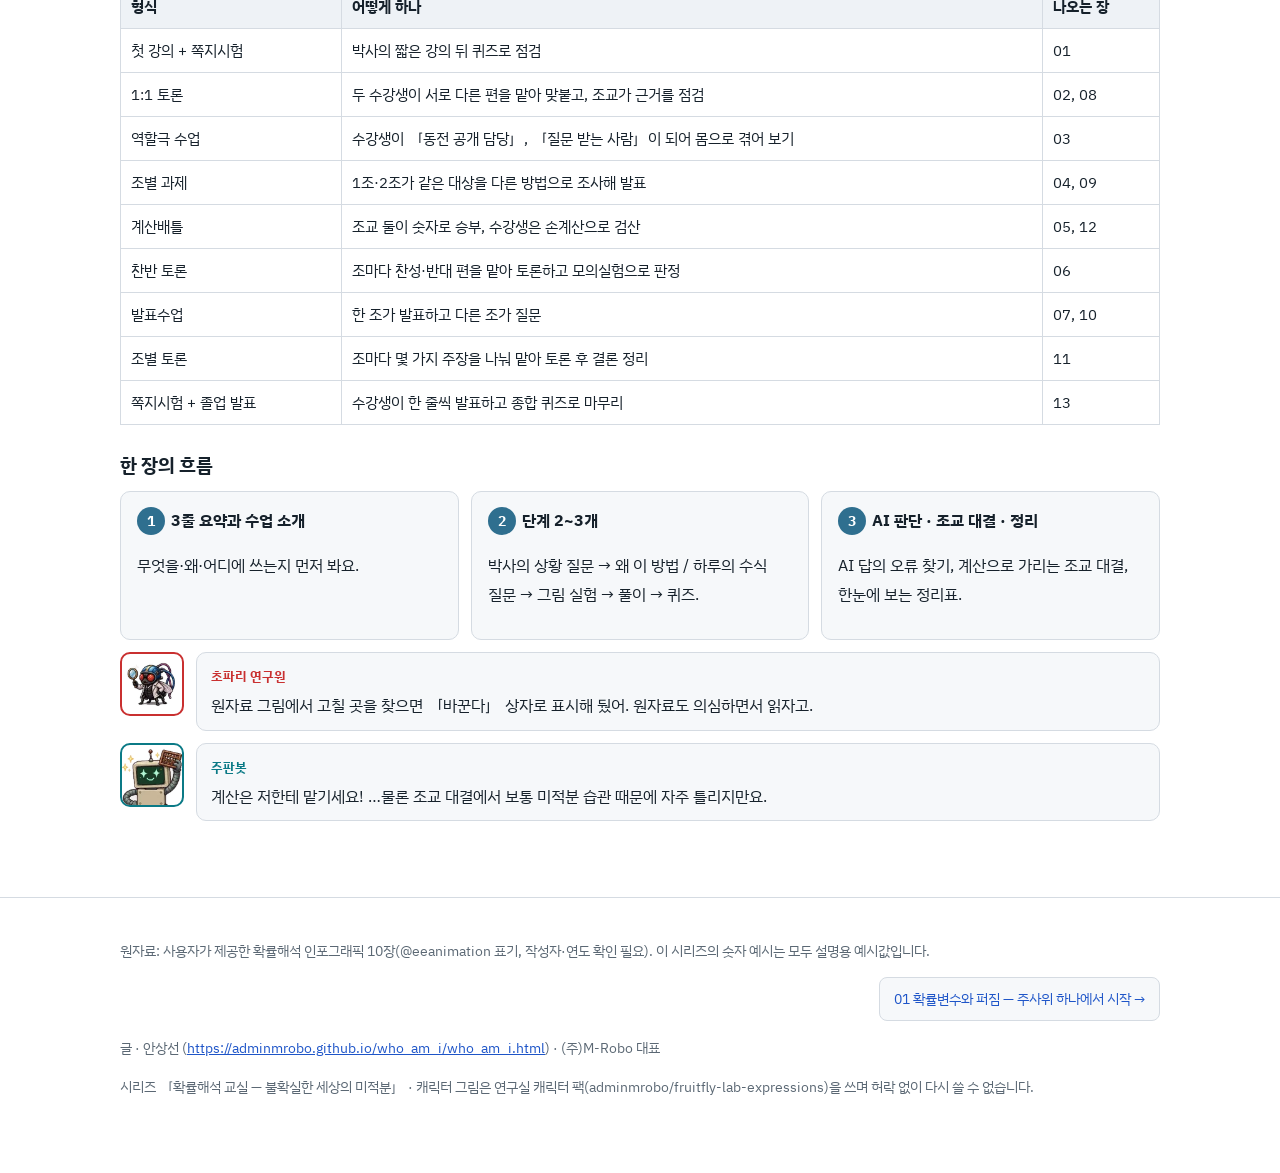
==== commit d314426b: "픽셀아트 표지 15장·장면 26장 반영 (Genspark) - 받은 PNG를 4배 격자로 맞춰 NEAREST 정수배 무손실 WebP로 변환 (표지 2048×1152, 장면 1404" ====
--- a/index.html
+++ b/index.html
@@ -13,7 +13,7 @@
 <!-- px-fix v1 --><style id="px-fix">img{image-rendering:auto!important}</style><script id="px-fix-js">(function(){var R=window.ResizeObserver;function f(i){var n=i.naturalWidth,w=i.getBoundingClientRect().width;if(!n||!w)return;var s=w*(window.devicePixelRatio||1)/n;i.style.setProperty("image-rendering",s>=1.95?"pixelated":"auto","important")}var ro=R?new R(function(es){es.forEach(function(e){f(e.target)})}):null;function a(i){if(i.__px)return;i.__px=1;i.addEventListener("load",function(){f(i)});if(ro)ro.observe(i);f(i)}function all(r){(r||document).querySelectorAll&&(r||document).querySelectorAll("img").forEach(a)}function go(){all();if(window.MutationObserver)new MutationObserver(function(ms){ms.forEach(function(m){m.addedNodes.forEach(function(n){if(n.nodeType!==1)return;if(n.tagName==="IMG")a(n);else all(n)})})}).observe(document.documentElement,{childList:true,subtree:true});window.addEventListener("resize",function(){document.querySelectorAll("img").forEach(f)})}if(document.readyState==="loading")document.addEventListener("DOMContentLoaded",go);else go()})();</script><!-- /px-fix -->
 </head><body>
 <nav class="top" aria-label="목차"><a class="logo" href="index.html">확률해석 교실</a><a href="#three">3줄 요약</a><a href="#cast">등장인물</a><a href="#pillars">네 기둥</a><a href="#tracks">과정</a><a href="#toc">목차</a><a href="#how">수업 방식</a><a href="practice/index.html">실전 연습장</a></nav><div id="prog"></div>
-<div class="cover" id="top" role="img" aria-label="확률해석 교실 표지 — 박사, 조교 둘, 수강생이 무작위 경로 그림 앞에 모인 강의실"><canvas class="bgpx" data-seed="3" aria-hidden="true"></canvas><span class="badge">대체 표지 · 픽셀아트 표지는 docs/IMG_specs.md 지시문으로 준비</span><div class="ctext"><span class="no">오리엔테이션 · 00</span><h1>확률해석 교실</h1><p>불확실한 세상의 미적분 — 13장 + 실전 연습장</p></div><div class="cchars"><img class="" data-who="doc" data-mood="front" alt="" aria-hidden="true"><img class="" data-who="fly" data-mood="magnify" alt="" aria-hidden="true"><img class="" data-who="robo" data-mood="calc" alt="" aria-hidden="true"><img class="" data-who="moa" data-mood="cheer" alt="" aria-hidden="true"></div></div>
+<div class="cover has-img" id="top"><img class="cimg" src="img/cover/cover_00.webp" width="1920" height="1080" alt="확률해석 교실 표지 — 박사, 조교 둘, 수강생이 무작위 경로 그림 앞에 모인 강의실"><div class="ctext"><span class="no">오리엔테이션 · 00</span><h1>확률해석 교실</h1><p>불확실한 세상의 미적분 — 13장 + 실전 연습장</p></div></div>
 <header class="hero"><div class="wrap"><div class="kicker">연구실 해설 시리즈 · 확률해석 입문</div><h1>확률해석 교실 — 불확실한 세상의 미적분</h1>
 <p class="q">핵심 질문 — 매 순간 우연히 흔들리는 값도 미적분으로 다룰 수 있을까?</p>
 <p>주가, 꽃가루의 떨림, 잉크의 번짐처럼 매 순간 흔들리는 것을 다루는 수학이 <span class="jt" data-t="확률해석" data-d="결과가 우연에 달린 값이 시간에 따라 변하는 모습을 미적분으로 다루는 수학. 확률미적분이라고도 한다.">확률해석</span>이에요. 이 시리즈는 인포그래픽 10장에 담긴 아홉 주제를 13장으로 나눠, 동전과 주사위에서 출발해 그림을 직접 움직이며 배우게 만든 수업입니다.</p>
--- a/assets/lab.css
+++ b/assets/lab.css
@@ -247,11 +247,15 @@
 /* 픽셀아트 표지 · 장면 그림 */
 .cover.has-img{background:#fff}
 .cover.has-img .cimg{position:absolute;inset:0;width:100%;height:100%;object-fit:cover}
-.cover.has-img .ctext{right:4%;width:42%}
+.cover.has-img .ctext{right:3%;width:37%;background:rgba(255,255,255,.88);padding:14px 18px;border-radius:12px}
 .cover.has-img .ctext h1{text-shadow:none}
 img.scene{display:block;width:100%;height:auto;border-radius:8px;border:1px solid var(--rule);margin:8px 0 6px;background:#fff}
 @media (max-width:620px){
  .cover.has-img{aspect-ratio:auto;min-height:0}
  .cover.has-img .cimg{position:static;display:block;height:auto;aspect-ratio:10/9;object-fit:cover;object-position:left center}
- .cover.has-img .ctext{position:static;width:auto;padding:14px 18px 18px}
+ .cover.has-img .ctext{position:static;width:auto;padding:14px 18px 18px;background:none;border-radius:0}
 }
+
+/* 픽셀아트 표지·장면: 4배 격자가 흐려지지 않게 */
+.cover img,img.scene{image-rendering:pixelated;image-rendering:crisp-edges}
+.cover img{image-rendering:pixelated}
